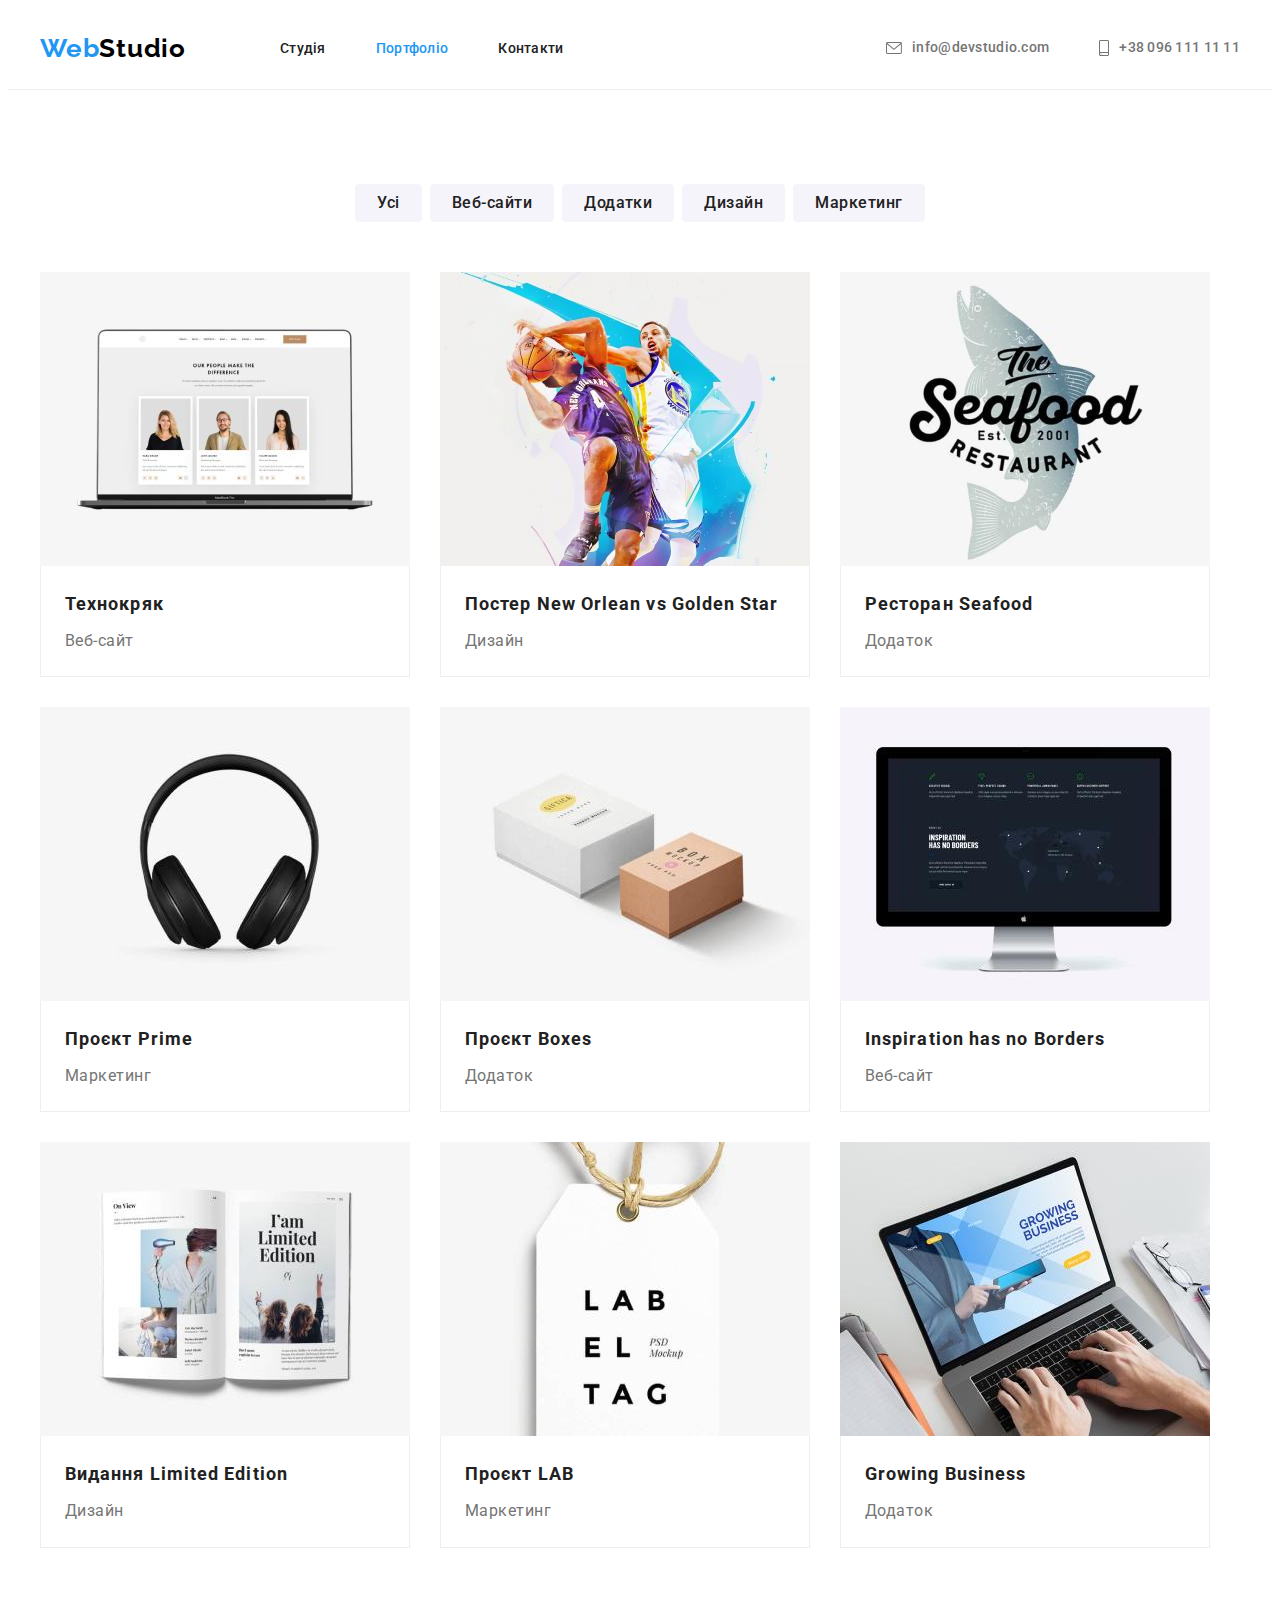
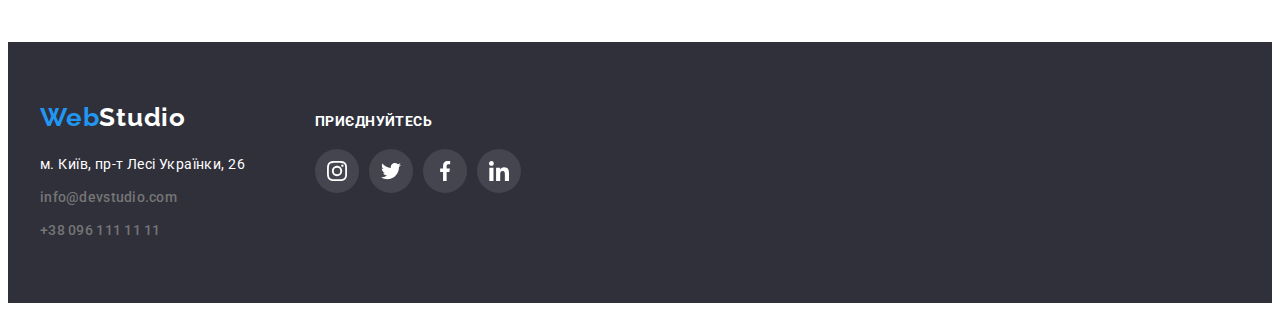
==== portfolio.html @ 8e90090b "copied files from hw4" ====
<!DOCTYPE html>
<html lang="uk">
  <head>
    <meta charset="UTF-8" />
    <meta http-equiv="X-UA-Compatible" content="IE=edge" />
    <meta name="viewport" content="width=device-width, initial-scale=1.0" />
    <title>Студія</title>
    <link rel="preconnect" href="https://fonts.googleapis.com" />
    <link rel="preconnect" href="https://fonts.gstatic.com" crossorigin />
    <link
      href="https://fonts.googleapis.com/css2?family=Raleway:wght@700&family=Roboto:wght@400;500;700;900&display=swap"
      rel="stylesheet"
    />
    <link
      rel="stylesheet"
      href="https://cdnjs.cloudflare.com/ajax/libs/modern-normalize/1.1.0/modern-normalize.min.css"
      integrity="sha512-wpPYUAdjBVSE4KJnH1VR1HeZfpl1ub8YT/NKx4PuQ5NmX2tKuGu6U/JRp5y+Y8XG2tV+wKQpNHVUX03MfMFn9Q=="
      crossorigin="anonymous"
      referrerpolicy="no-referrer"
    />
    <link rel="stylesheet" href="./css/styles.css" />
  </head>
  <body>
    <!-- Header -->
    <header class="header">
      <nav class="container portfolio">
        <!-- Logo -->
        <a href="./index.html" class="logo">
          <span class="logo-header">Web</span>Studio
        </a>
        <ul class="nav-list">
          <li class="item">
            <a href="./index.html" class="list-link">Студія</a>
          </li>
          <li class="item">
            <a href="./portfolio.html" class="list-link current">Портфоліо</a>
          </li>
          <li class="item">
            <a href="./portfolio.html" class="list-link">Контакти</a>
          </li>
        </ul>
        <!-- Contacts -->
        <ul class="contact-list">
          <li class="item">
            <a href="mailto:info@devstudio.com" class="mail">
              <svg class="icon-envelope" width="16" height="12">
                <use href="./img/icons.svg#icon-envelope" />
              </svg>
              info@devstudio.com
            </a>
          </li>
          <li class="item">
            <a href="tel:+380961111111" class="phone">
              <svg class="icon-smartphone" width="10" height="16">
                <use href="./img/icons.svg#icon-smartphone" />
              </svg>
              +38 096 111 11 11
            </a>
          </li>
        </ul>
      </nav>
    </header>
    <!-- Main -->
    <main>
      <section class="gallery section-padding">
        <div class="container">
          <h1 class="visually-hidden">Portfolio gallery</h1>
          <div class="gallery-filter">
            <ul class="gallery-filter-list">
              <li class="item">
                <button type="button" class="filter-btn">Усі</button>
              </li>
              <li class="item">
                <button type="button" class="filter-btn">Веб-сайти</button>
              </li>
              <li class="item">
                <button type="button" class="filter-btn">Додатки</button>
              </li>
              <li class="item">
                <button type="button" class="filter-btn">Дизайн</button>
              </li>
              <li class="item">
                <button type="button" class="filter-btn">Маркетинг</button>
              </li>
            </ul>
          </div>
          <div class="gallery-portfolio">
            <ul class="gallery-portfolio-list">
              <li class="item">
                <a href="#">
                  <img
                    src="img/portfolio-img/techno-page.jpg"
                    alt="laptop"
                    width="370"
                  />
                  <div class="portfolio-descr">
                    <h2>Технокряк</h2>
                    <p>Веб-сайт</p>
                  </div>
                </a>
              </li>
              <li class="item">
                <a href="#">
                  <img
                    src="img/portfolio-img/basketball-poster.jpg"
                    alt="poster"
                    width="370"
                  />
                  <div class="portfolio-descr">
                    <h2>Постер New Orlean vs Golden Star</h2>
                    <p>Дизайн</p>
                  </div>
                </a>
              </li>
              <li class="item">
                <a href="#">
                  <img
                    src="img/portfolio-img/restaurant.jpg"
                    alt="restaurant-menu"
                    width="370"
                  />
                  <div class="portfolio-descr">
                    <h2>Ресторан Seafood</h2>
                    <p>Додаток</p>
                  </div>
                </a>
              </li>
              <li class="item">
                <a href="#">
                  <img
                    src="img/portfolio-img/headphones.jpg"
                    alt="headphones"
                    width="370"
                  />
                  <div class="portfolio-descr">
                    <h2>Проєкт Prime</h2>
                    <p>Маркетинг</p>
                  </div>
                </a>
              </li>
              <li class="item">
                <a href="#">
                  <img
                    src="img/portfolio-img/boxes.jpg"
                    alt="boxes"
                    width="370"
                  />
                  <div class="portfolio-descr">
                    <h2>Проєкт Boxes</h2>
                    <p>Додаток</p>
                  </div>
                </a>
              </li>
              <li class="item">
                <a href="#">
                  <img
                    src="img/portfolio-img/monitor.jpg"
                    alt="monitor"
                    width="370"
                  />
                  <div class="portfolio-descr">
                    <h2>Inspiration has no Borders</h2>
                    <p>Веб-сайт</p>
                  </div>
                </a>
              </li>
              <li class="item">
                <a href="#">
                  <img
                    src="img/portfolio-img/book.jpg"
                    alt="opened-book"
                    width="370"
                  />
                  <div class="portfolio-descr">
                    <h2>Видання Limited Edition</h2>
                    <p>Дизайн</p>
                  </div>
                </a>
              </li>
              <li class="item">
                <a href="#">
                  <img
                    src="img/portfolio-img/labeltag.jpg"
                    alt="labeltag"
                    width="370"
                  />
                  <div class="portfolio-descr">
                    <h2>Проєкт LAB</h2>
                    <p>Маркетинг</p>
                  </div>
                </a>
              </li>
              <li class="item">
                <a href="#">
                  <img
                    src="img/portfolio-img/buisness-page.jpg"
                    alt="opened-laptop"
                    width="370"
                  />
                  <div class="portfolio-descr">
                    <h2>Growing Business</h2>
                    <p>Додаток</p>
                  </div>
                </a>
              </li>
            </ul>
          </div>
        </div>
      </section>
    </main>
    <!-- Footer -->
    <footer class="footer">
      <div class="container footer-flex">
        <div class="adress-flex">
          <a href="./index.html" class="logo">
            <span class="logo-footer">Web</span>Studio
          </a>
          <address class="adress">
            <ul class="footer-list">
              <li class="item">
                <a
                  href="https://goo.gl/maps/CPtrU1FHBa2aNyZL9"
                  target="_blank"
                  rel="noopener noreferrer nofollow"
                  class="google-adress"
                  >м. Київ, пр-т Лесі Українки, 26
                </a>
              </li>
              <li class="item">
                <a href="mailto:info@devstudio.com" class="mail footer-mail">
                  info@devstudio.com
                </a>
              </li>
              <li class="item">
                <a href="tel:+380961111111" class="phone footer-phone"
                  >+38 096 111 11 11</a
                >
              </li>
            </ul>
          </address>
        </div>
        <div class="join-us">
          <h2>приєднуйтесь</h2>
          <ul class="social-links footer-soclinks">
            <li class="item">
              <a
                href="https://www.instagram.com/"
                aria-label="Instagram"
                target="_blank"
                rel="noopener noreferrer nofollow"
              >
                <svg class="icon-instagram" width="20" height="20">
                  <use href="./img/icons.svg#icon-instagram" />
                </svg>
              </a>
            </li>
            <li class="item">
              <a
                href="https://twitter.com/"
                aria-label="Twitter"
                target="_blank"
                rel="noopener noreferrer nofollow"
              >
                <svg class="icon-twitter" width="20" height="20">
                  <use href="./img/icons.svg#icon-twitter" />
                </svg>
              </a>
            </li>
            <li class="item">
              <a
                href="https://facebook.com/"
                aria-label="Facebook"
                target="_blank"
                rel="noopener noreferrer nofollow"
              >
                <svg class="icon-facebook" width="20" height="20">
                  <use href="./img/icons.svg#icon-facebook" />
                </svg>
              </a>
            </li>
            <li class="item">
              <a
                href="https://de.linkedin.com/"
                aria-label="LinkedIn"
                target="_blank"
                rel="noopener noreferrer nofollow"
              >
                <svg class="icon-linkedin" width="20" height="20">
                  <use href="./img/icons.svg#icon-linkedin" />
                </svg>
              </a>
            </li>
          </ul>
        </div>
      </div>
    </footer>
  </body>
</html>
---- css/styles.css ----
:root {
  --primary-text-color: #757575;
  --secondary-text-color: #212121;
  --nav-background-color: #ffffff;
  --dark-background-color: #2f303a;
  --secondary-bg-color: #f5f4fa;
  --accent-color: #2196f3;
  --accent-color-hover: #188ce8;
  --logo-color: #000000;
  --border-param: 1px solid #eeeeee;
  --soc-links-bgc: #afb1b8;
  --footer-bgc-soc: rgba(255, 255, 255, 0.1);
  --customer-link-color: #afb1b8;
}

body {
  color: var(--primary-text-color);
  background-color: var(--nav-background-color);
  font-family: "Roboto", sans-serif;
}

img {
  display: block;
}
/* hidden elements */
.visually-hidden {
  position: absolute;
  white-space: nowrap;
  width: 1px;
  height: 1px;
  overflow: hidden;
  border: 0;
  padding: 0;
  clip: rect(0 0 0 0);
  clip-path: inset(50%);
  margin: -1px;
}
/* studio styles */
.container {
  margin: 0 auto;
  width: 1200px;
  padding-left: 15px;
  padding-right: 15px;
  /* outline: 1px solid red; */
}

/* nav styles */
.header {
  border-bottom: var(--border-param);
}
.header > .container {
  display: flex;
  align-items: center;
}
.nav-list {
  display: flex;
  margin-top: 0;
  margin-left: 94px;
  padding-left: 0;
}
.nav-list > .item:not(:last-child) {
  margin-right: 50px;
}
.logo {
  color: var(--logo-color);

  text-decoration: none;
  font-family: "Raleway";
  font-weight: 700;
  font-size: 26px;
  line-height: 1.2;
  letter-spacing: 0.03em;
}
.logo-header {
  color: var(--accent-color);
}
.nav-list,
.contact-list,
.footer-list {
  list-style: none;
  margin-bottom: 0;
}
.nav-list .list-link {
  color: var(--secondary-text-color);

  font-weight: 500;
  text-decoration: none;
  font-size: 14px;
  line-height: 1.2;
  letter-spacing: 0.02em;

  display: block;
  padding-top: 32px;
  padding-bottom: 32px;
}
.nav-list .list-link.current {
  color: var(--accent-color);
}

.nav-list .list-link:focus,
.nav-list .list-link:hover,
.nav-list .list-link:active {
  color: var(--accent-color);
}
.contact-list {
  display: flex;
  margin-left: auto;
  margin-top: 0;
  padding-left: 0;
}

.contact-list > .item:not(:last-child) {
  margin-right: 50px;
}

.mail,
.phone {
  color: var(--primary-text-color);

  font-weight: 500;
  text-decoration: none;
  font-size: 14px;
  line-height: 1.14;
  letter-spacing: 0.02em;

  display: inline-flex;
  align-items: center;
  padding-top: 32px;
  padding-bottom: 32px;
}

.icon-envelope,
.icon-smartphone {
  margin-right: 10px;
  fill: currentColor;
}
.mail:focus,
.mail:hover,
.phone:focus,
.phone:hover {
  color: var(--accent-color);
}

/* main styles */
.section-padding {
  padding-top: 94px;
  padding-bottom: 94px;
}
/* hero styles */
.hero {
  max-width: 1600px;
  height: 600px;
  background-color: #c4c4c4;
  background-image: linear-gradient(
      to right,
      rgba(47, 48, 58, 0.4),
      rgba(47, 48, 58, 0.4)
    ),
    url("../img/studio-img/hero-img.jpg");
  background-repeat: no-repeat;
  background-position: center;
  margin: 0 auto;
  padding-top: 200px;
  padding-bottom: 200px;
}

.hero > .container {
  text-align: center;
}
.hero-title {
  font-weight: 900;
  font-size: 44px;
  line-height: 1.4;
  letter-spacing: 0.06em;
  text-transform: uppercase;
  max-width: 696px;
  color: var(--nav-background-color);

  margin-top: 0;
  margin-right: auto;
  margin-bottom: 30px;
  margin-left: auto;
}
.hero-btn {
  color: var(--nav-background-color);
  background-color: var(--accent-color);

  font-family: "Roboto";
  font-style: normal;
  font-weight: 700;
  font-size: 16px;
  line-height: 1.88;
  text-align: center;
  letter-spacing: 0.06em;

  cursor: pointer;
  box-shadow: 0px 4px 4px rgba(0, 0, 0, 0.15);
  border-radius: 4px;
  border: 1px transparent;

  padding: 10px 32px;
}
.hero-btn:focus,
.hero-btn:hover {
  background-color: var(--accent-color-hover);
  box-shadow: 0px 4px 4px rgba(0, 0, 0, 0.15);
  border-radius: 4px;
}

/* Advatages styles */
.advantages-list {
  list-style: none;

  display: flex;
  gap: 30px;
  margin-top: 0;
  margin-bottom: 0;
  padding-left: 0;
}
.advantages-list > .item {
  flex-basis: calc((100%-90px) / 4);
}
.advatages-icon {
  background-color: var(--secondary-bg-color);
  border-radius: 4px;

  display: flex;
  justify-content: center;
  align-items: center;
  height: 120px;
  max-width: 270px;
  margin-bottom: 30px;
}

.advantages-list h3 {
  color: var(--secondary-text-color);

  font-weight: 700;
  font-size: 14px;
  line-height: 1.14;
  letter-spacing: 0.03em;
  text-transform: uppercase;

  margin-top: 0;
  margin-bottom: 10px;
}
.advantages-list p {
  font-size: 14px;
  line-height: 1.71;
  letter-spacing: 0.03em;

  margin-top: 0;
  margin-bottom: 0;
}
/* occupation styles */
.occupation {
  padding-bottom: 94px;
}
.occupation .occupation-list {
  list-style: none;

  display: flex;
  gap: 30px;
  margin-top: 0;
  margin-bottom: 0;
  padding-left: 0;
}
.occupation-list > .item {
  flex-basis: calc((100%-60px) / 3);
}

.occupation h2 {
  color: var(--secondary-text-color);

  font-weight: 700;
  font-size: 36px;
  line-height: 1.2;
  text-align: center;
  letter-spacing: 0.03em;

  margin-top: 0;
  margin-bottom: 50px;
}

/* team styles */
.team {
  color: var(--secondary-text-color);
  background-color: var(--secondary-bg-color);
  padding-top: 94px;
  padding-bottom: 94px;
}

.team-list {
  list-style: none;

  display: flex;
  gap: 30px;
  margin-top: 0;
  margin-bottom: 0;
  padding-left: 0;
}

.team-list-item {
  background-color: var(--nav-background-color);
  box-shadow: 0px 1px 3px rgba(0, 0, 0, 0.12), 0px 1px 1px rgba(0, 0, 0, 0.14),
    0px 2px 1px rgba(0, 0, 0, 0.2);
  border-radius: 0px 0px 4px 4px;

  text-align: center;
  flex-basis: calc((100%-90px) / 4);
}

.team h2 {
  font-weight: 700;
  font-size: 36px;
  line-height: 1.2;
  text-align: center;
  letter-spacing: 0.03em;

  margin-top: 0;
  margin-bottom: 50px;
}

.team-list-item img {
  margin-bottom: 30px;
}
.team-list h3 {
  font-weight: 500;
  font-size: 16px;
  line-height: 1.2;
  letter-spacing: 0.03em;

  margin-top: 0;
  margin-bottom: 10px;
}
.team-list p {
  font-size: 16px;
  line-height: 1.2;
  letter-spacing: 0.03em;
  color: var(--primary-text-color);

  margin-top: 0;
  margin-bottom: 16px;
}
.social-links {
  list-style: none;
  display: flex;
  gap: 10px;
  justify-content: center;
  padding-left: 0;
  margin-bottom: 30px;
}

.social-links > .item a {
  display: inline-flex;
  padding: 12px 12px;
  color: var(--soc-links-bgc);
}
.social-links > .item a:hover,
.social-links > .item a:focus {
  border-radius: 50%;
  color: var(--nav-background-color);
  background-color: var(--accent-color);
}
.icon-instagram,
.icon-twitter,
.icon-facebook,
.icon-linkedin {
  fill: currentColor;
}

/* customers styles */
.customers {
  color: var(--secondary-text-color);

  padding-top: 94px;
  padding-bottom: 94px;
}
.customers h2 {
  font-weight: 700;
  font-size: 36px;
  line-height: 1.2;
  text-align: center;
  letter-spacing: 0.03em;

  margin-top: 0;
  margin-bottom: 50px;
}
.customers-list {
  list-style: none;

  display: flex;
  padding-left: 0;
  margin-bottom: 0;
  margin-top: 0;
  gap: 30px;
  justify-content: center;
}
.customers-list > .item a {
  color: var(--customer-link-color);

  display: inline-flex;
  padding: 16px 32px;
  border: 1px solid #afb1b8;
  border-radius: 4px;
}
.customers-list > .item a:hover,
.customers-list > .item a:focus {
  color: var(--accent-color);
  border: 1px solid var(--accent-color);
}
.icon-company1,
.icon-company2,
.icon-company3,
.icon-company4,
.icon-company5,
.icon-company6 {
  fill: currentColor;
}
/* footer styles */
.footer {
  background-color: var(--dark-background-color);
  padding-top: 60px;
  padding-bottom: 60px;
}
.footer-flex {
  display: flex;
  align-items: baseline;
}
.footer .logo {
  color: var(--nav-background-color);

  display: inline-block;
  margin-bottom: 20px;
}
.logo-footer {
  color: var(--accent-color);
}
.adress {
  font-family: "Roboto";
  font-style: normal;
  font-size: 14px;
  line-height: 1.71;
  letter-spacing: 0.03em;
  color: var(--nav-background-color);

  margin-top: 0;
}

.footer-list {
  margin-top: 0;
  padding-left: 0;
}

.footer-list > .item:not(:last-child) {
  margin-bottom: 9px;
}

.footer-mail,
.footer-phone {
  padding: 0;
}
.footer-list .google-adress {
  font-family: "Roboto";
  font-style: normal;
  font-weight: 400;
  font-size: 14px;
  line-height: 1.71;
  letter-spacing: 0.03em;
  text-decoration: none;

  color: var(--nav-background-color);
}
.google-adress:focus,
.google-adress:hover {
  color: var(--accent-color);
}

.join-us {
  max-width: 206px;
  margin-left: 70px;
}
.join-us h2 {
  font-weight: 700;
  font-size: 14px;
  line-height: calc(16px / 14px);
  letter-spacing: 0.03em;
  text-transform: uppercase;

  color: var(--nav-background-color);

  margin-top: 0;
  margin-bottom: 20px;
}
.footer-soclinks {
  margin-top: 0;
  margin-bottom: 0;
}
.footer-soclinks a {
  background-color: var(--footer-bgc-soc);
  border-radius: 50%;
}
.footer-soclinks .icon-instagram,
.footer-soclinks .icon-twitter,
.footer-soclinks .icon-facebook,
.footer-soclinks .icon-linkedin {
  fill: var(--nav-background-color);
}
/* portfolio styles */
.gallery-filter-list {
  list-style: none;

  display: flex;
  justify-content: center;
  margin-top: 0;
  margin-bottom: 50px;
  padding-left: 0;
}

.gallery-filter-list > .item + .item {
  margin-left: 8px;
}
.gallery-filter button {
  color: var(--secondary-text-color);
  background-color: var(--secondary-bg-color);

  font-family: "Roboto";
  font-weight: 500;
  font-size: 16px;
  line-height: 1.62;
  text-align: center;
  letter-spacing: 0.03em;
  cursor: pointer;
  border-radius: 4px;
  border: 1px transparent;

  padding: 6px 22px;
}
.gallery-filter button:focus,
.gallery-filter button:hover,
.gallery-filter button:active {
  background-color: var(--accent-color);
  color: var(--nav-background-color);
  box-shadow: 0px 3px 1px rgba(0, 0, 0, 0.1), 0px 1px 2px rgba(0, 0, 0, 0.08),
    0px 2px 2px rgba(0, 0, 0, 0.12);
}
.gallery-portfolio-list {
  list-style: none;
  background-color: var(--nav-background-color);

  display: flex;
  flex-wrap: wrap;
  /* justify-content: space-between; */
  gap: 30px;
  padding-left: 0;
  margin-top: 0;
  margin-bottom: 0;
}
.gallery-portfolio-list > .item {
  flex-basis: calc((100%-60px) / 3);
  max-width: 370px;
}
.gallery-portfolio-list > .item a {
  display: inline-block;
  text-decoration: none;
}
.gallery-portfolio-list > .item a:hover,
.gallery-portfolio-list > .item a:focus {
  box-shadow: 0px 1px 1px rgba(0, 0, 0, 0.12), 0px 4px 4px rgba(0, 0, 0, 0.06),
    1px 4px 6px rgba(0, 0, 0, 0.16);
}
.portfolio-descr {
  border-bottom: var(--border-param);
  border-left: var(--border-param);
  border-right: var(--border-param);

  padding: 20px 24px;
  margin-top: 0;
  margin-bottom: 0;
}

.gallery-portfolio-list h2 {
  color: var(--secondary-text-color);

  font-weight: 700;
  font-size: 18px;
  line-height: 2;
  letter-spacing: 0.06em;

  margin-top: 0;
  margin-bottom: 4px;
}
.gallery-portfolio-list p {
  color: var(--primary-text-color);

  font-size: 16px;
  line-height: 1.9;
  letter-spacing: 0.03em;

  margin-top: 0;
  margin-bottom: 0;
}
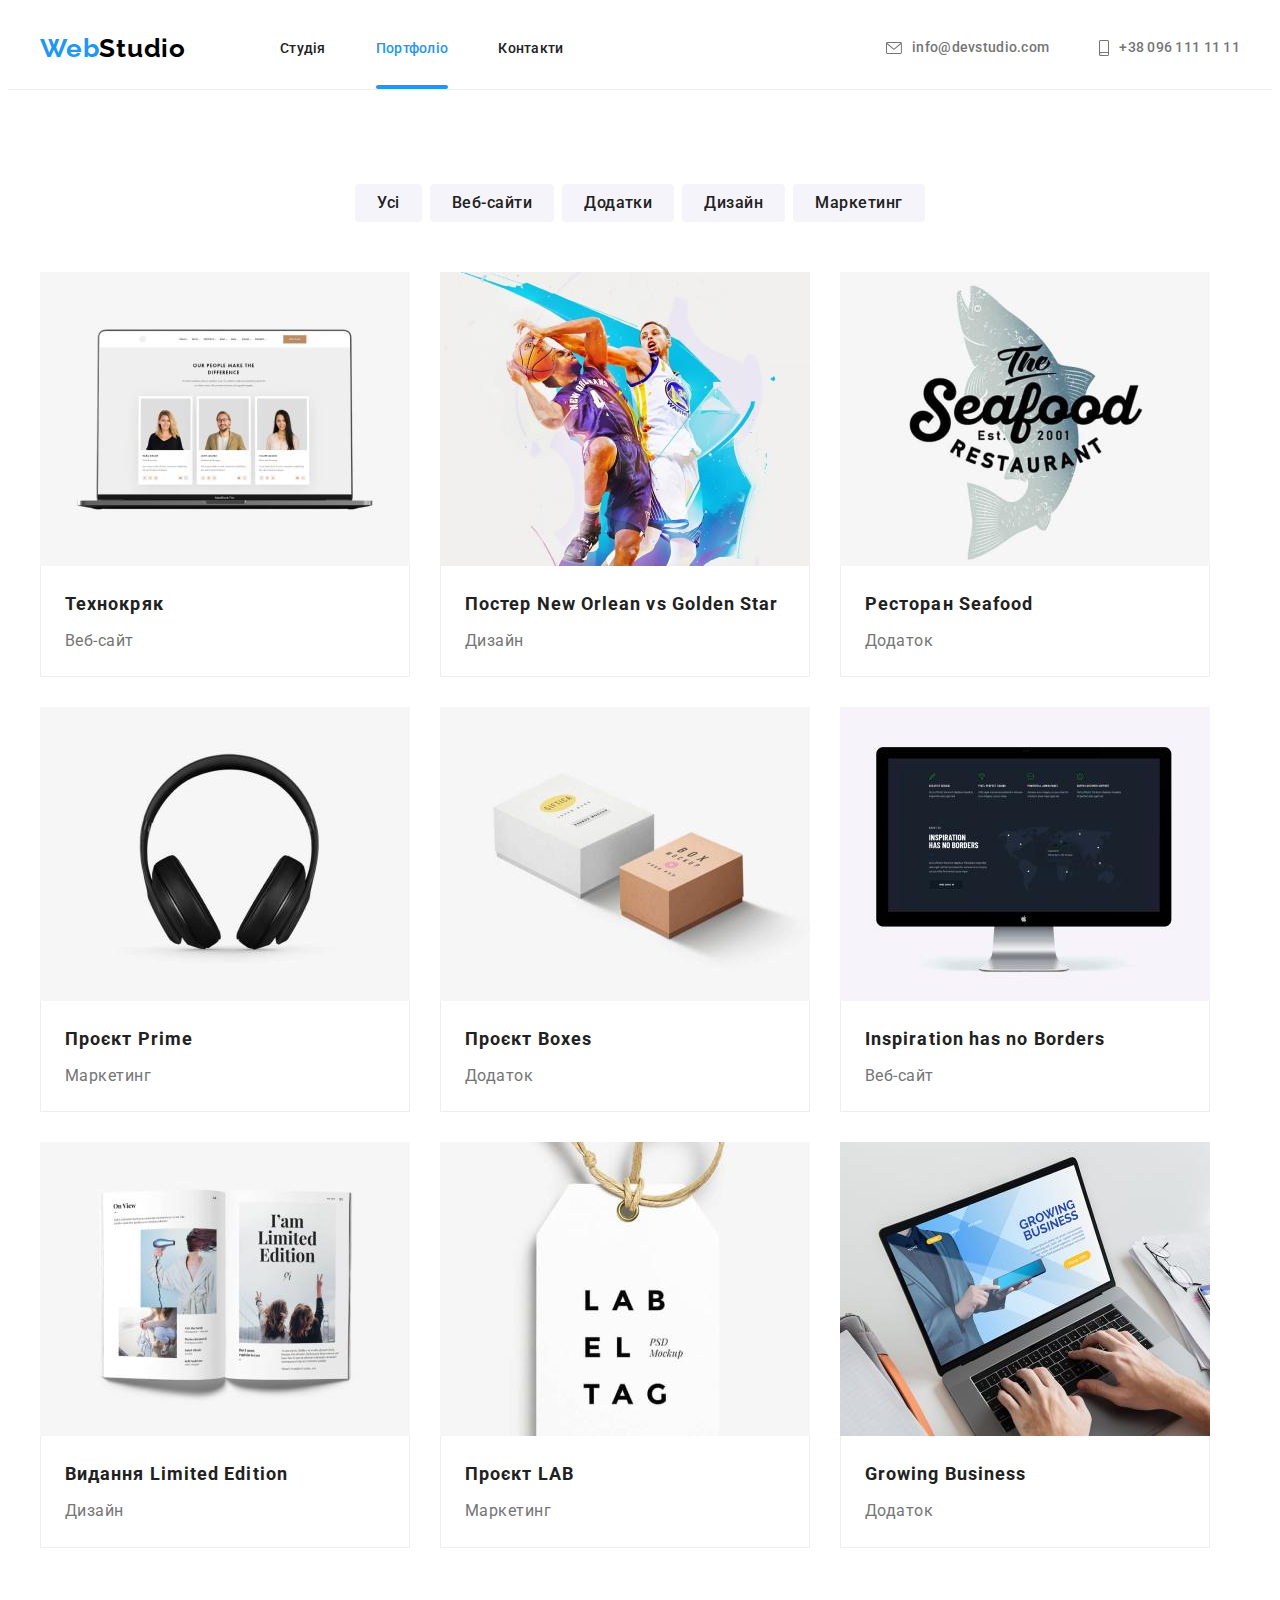
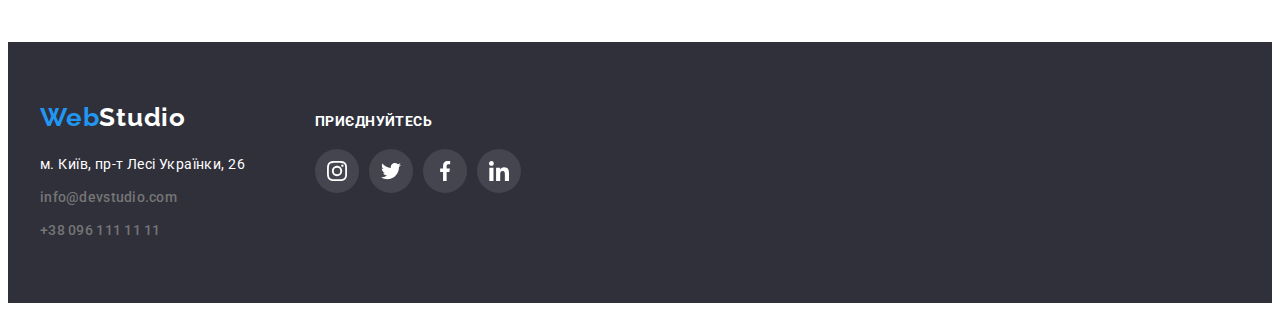
==== commit abf66ed9: "css and html update" ====
--- a/portfolio.html
+++ b/portfolio.html
@@ -88,11 +88,19 @@
             <ul class="gallery-portfolio-list">
               <li class="item">
                 <a href="#">
-                  <img
-                    src="img/portfolio-img/techno-page.jpg"
-                    alt="laptop"
-                    width="370"
-                  />
+                  <div class="portfolio-thumb">
+                    <img
+                      src="img/portfolio-img/techno-page.jpg"
+                      alt="laptop"
+                      width="370"
+                    />
+                    <div class="portfolio-overlay">
+                      Ресурс пропонує комплексні пропозиції з різним рівнем
+                      функціоналу та сервісів. Все це дозволить відвідувачу
+                      отримати вичерпні відомості про компанію чи приватну
+                      особу.
+                    </div>
+                  </div>
                   <div class="portfolio-descr">
                     <h2>Технокряк</h2>
                     <p>Веб-сайт</p>
@@ -101,11 +109,20 @@
               </li>
               <li class="item">
                 <a href="#">
-                  <img
-                    src="img/portfolio-img/basketball-poster.jpg"
-                    alt="poster"
-                    width="370"
-                  />
+                  <div class="portfolio-thumb">
+                    <img
+                      src="img/portfolio-img/basketball-poster.jpg"
+                      alt="poster"
+                      width="370"
+                    />
+                    <div class="portfolio-overlay">
+                      Ресурс пропонує комплексні пропозиції з різним рівнем
+                      функціоналу та сервісів. Все це дозволить відвідувачу
+                      отримати вичерпні відомості про компанію чи приватну
+                      особу.
+                    </div>
+                  </div>
+
                   <div class="portfolio-descr">
                     <h2>Постер New Orlean vs Golden Star</h2>
                     <p>Дизайн</p>
@@ -114,11 +131,20 @@
               </li>
               <li class="item">
                 <a href="#">
-                  <img
-                    src="img/portfolio-img/restaurant.jpg"
-                    alt="restaurant-menu"
-                    width="370"
-                  />
+                  <div class="portfolio-thumb">
+                    <img
+                      src="img/portfolio-img/restaurant.jpg"
+                      alt="restaurant-menu"
+                      width="370"
+                    />
+                    <div class="portfolio-overlay">
+                      Ресурс пропонує комплексні пропозиції з різним рівнем
+                      функціоналу та сервісів. Все це дозволить відвідувачу
+                      отримати вичерпні відомості про компанію чи приватну
+                      особу.
+                    </div>
+                  </div>
+
                   <div class="portfolio-descr">
                     <h2>Ресторан Seafood</h2>
                     <p>Додаток</p>
@@ -127,11 +153,20 @@
               </li>
               <li class="item">
                 <a href="#">
-                  <img
-                    src="img/portfolio-img/headphones.jpg"
-                    alt="headphones"
-                    width="370"
-                  />
+                  <div class="portfolio-thumb">
+                    <img
+                      src="img/portfolio-img/headphones.jpg"
+                      alt="headphones"
+                      width="370"
+                    />
+                    <div class="portfolio-overlay">
+                      Ресурс пропонує комплексні пропозиції з різним рівнем
+                      функціоналу та сервісів. Все це дозволить відвідувачу
+                      отримати вичерпні відомості про компанію чи приватну
+                      особу.
+                    </div>
+                  </div>
+
                   <div class="portfolio-descr">
                     <h2>Проєкт Prime</h2>
                     <p>Маркетинг</p>
@@ -140,11 +175,20 @@
               </li>
               <li class="item">
                 <a href="#">
-                  <img
-                    src="img/portfolio-img/boxes.jpg"
-                    alt="boxes"
-                    width="370"
-                  />
+                  <div class="portfolio-thumb">
+                    <img
+                      src="img/portfolio-img/boxes.jpg"
+                      alt="boxes"
+                      width="370"
+                    />
+                    <div class="portfolio-overlay">
+                      Ресурс пропонує комплексні пропозиції з різним рівнем
+                      функціоналу та сервісів. Все це дозволить відвідувачу
+                      отримати вичерпні відомості про компанію чи приватну
+                      особу.
+                    </div>
+                  </div>
+
                   <div class="portfolio-descr">
                     <h2>Проєкт Boxes</h2>
                     <p>Додаток</p>
@@ -153,11 +197,20 @@
               </li>
               <li class="item">
                 <a href="#">
-                  <img
-                    src="img/portfolio-img/monitor.jpg"
-                    alt="monitor"
-                    width="370"
-                  />
+                  <div class="portfolio-thumb">
+                    <img
+                      src="img/portfolio-img/monitor.jpg"
+                      alt="monitor"
+                      width="370"
+                    />
+                    <div class="portfolio-overlay">
+                      Ресурс пропонує комплексні пропозиції з різним рівнем
+                      функціоналу та сервісів. Все це дозволить відвідувачу
+                      отримати вичерпні відомості про компанію чи приватну
+                      особу.
+                    </div>
+                  </div>
+
                   <div class="portfolio-descr">
                     <h2>Inspiration has no Borders</h2>
                     <p>Веб-сайт</p>
@@ -166,11 +219,20 @@
               </li>
               <li class="item">
                 <a href="#">
-                  <img
-                    src="img/portfolio-img/book.jpg"
-                    alt="opened-book"
-                    width="370"
-                  />
+                  <div class="portfolio-thumb">
+                    <img
+                      src="img/portfolio-img/book.jpg"
+                      alt="opened-book"
+                      width="370"
+                    />
+                    <div class="portfolio-overlay">
+                      Ресурс пропонує комплексні пропозиції з різним рівнем
+                      функціоналу та сервісів. Все це дозволить відвідувачу
+                      отримати вичерпні відомості про компанію чи приватну
+                      особу.
+                    </div>
+                  </div>
+
                   <div class="portfolio-descr">
                     <h2>Видання Limited Edition</h2>
                     <p>Дизайн</p>
@@ -179,11 +241,19 @@
               </li>
               <li class="item">
                 <a href="#">
-                  <img
-                    src="img/portfolio-img/labeltag.jpg"
-                    alt="labeltag"
-                    width="370"
-                  />
+                  <div class="portfolio-thumb">
+                    <img
+                      src="img/portfolio-img/labeltag.jpg"
+                      alt="labeltag"
+                      width="370"
+                    />
+                    <div class="portfolio-overlay">
+                      Ресурс пропонує комплексні пропозиції з різним рівнем
+                      функціоналу та сервісів. Все це дозволить відвідувачу
+                      отримати вичерпні відомості про компанію чи приватну
+                      особу.
+                    </div>
+                  </div>
                   <div class="portfolio-descr">
                     <h2>Проєкт LAB</h2>
                     <p>Маркетинг</p>
@@ -192,11 +262,19 @@
               </li>
               <li class="item">
                 <a href="#">
-                  <img
-                    src="img/portfolio-img/buisness-page.jpg"
-                    alt="opened-laptop"
-                    width="370"
-                  />
+                  <div class="portfolio-thumb">
+                    <img
+                      src="img/portfolio-img/buisness-page.jpg"
+                      alt="opened-laptop"
+                      width="370"
+                    />
+                    <div class="portfolio-overlay">
+                      Ресурс пропонує комплексні пропозиції з різним рівнем
+                      функціоналу та сервісів. Все це дозволить відвідувачу
+                      отримати вичерпні відомості про компанію чи приватну
+                      особу.
+                    </div>
+                  </div>
                   <div class="portfolio-descr">
                     <h2>Growing Business</h2>
                     <p>Додаток</p>
--- a/css/styles.css
+++ b/css/styles.css
@@ -11,6 +11,8 @@
   --soc-links-bgc: #afb1b8;
   --footer-bgc-soc: rgba(255, 255, 255, 0.1);
   --customer-link-color: #afb1b8;
+  --hover-time-func: cubic-bezier(0.4, 0, 0.2, 1);
+  --bgc-overlay: rgba(33, 150, 243, 0.9);
 }
 
 body {
@@ -81,20 +83,19 @@
   margin-bottom: 0;
 }
 .nav-list .list-link {
-  color: var(--secondary-text-color);
-
-  font-weight: 500;
-  text-decoration: none;
-  font-size: 14px;
-  line-height: 1.2;
-  letter-spacing: 0.02em;
-
+  position: relative;
   display: block;
   padding-top: 32px;
   padding-bottom: 32px;
-}
-.nav-list .list-link.current {
-  color: var(--accent-color);
+
+  color: var(--secondary-text-color);
+  font-weight: 500;
+  text-decoration: none;
+  font-size: 14px;
+  line-height: 1.2;
+  letter-spacing: 0.02em;
+
+  transition: color 250ms var(--hover-time-func);
 }
 
 .nav-list .list-link:focus,
@@ -102,6 +103,23 @@
 .nav-list .list-link:active {
   color: var(--accent-color);
 }
+
+.nav-list .list-link.current {
+  color: var(--accent-color);
+}
+
+.nav-list .list-link.current::after {
+  content: "";
+  position: absolute;
+  display: block;
+  left: 0;
+  bottom: 0;
+  width: 100%;
+  height: 4px;
+  border-radius: 4px;
+  background-color: var(--accent-color);
+}
+
 .contact-list {
   display: flex;
   margin-left: auto;
@@ -115,18 +133,19 @@
 
 .mail,
 .phone {
-  color: var(--primary-text-color);
-
-  font-weight: 500;
-  text-decoration: none;
-  font-size: 14px;
-  line-height: 1.14;
-  letter-spacing: 0.02em;
-
   display: inline-flex;
   align-items: center;
   padding-top: 32px;
   padding-bottom: 32px;
+
+  font-weight: 500;
+  text-decoration: none;
+  font-size: 14px;
+  line-height: 1.14;
+  letter-spacing: 0.02em;
+  color: var(--primary-text-color);
+
+  transition: color 250ms var(--hover-time-func);
 }
 
 .icon-envelope,
@@ -182,8 +201,7 @@
   margin-left: auto;
 }
 .hero-btn {
-  color: var(--nav-background-color);
-  background-color: var(--accent-color);
+  padding: 10px 32px;
 
   font-family: "Roboto";
   font-style: normal;
@@ -192,19 +210,20 @@
   line-height: 1.88;
   text-align: center;
   letter-spacing: 0.06em;
-
   cursor: pointer;
   box-shadow: 0px 4px 4px rgba(0, 0, 0, 0.15);
   border-radius: 4px;
   border: 1px transparent;
-
-  padding: 10px 32px;
+  color: var(--nav-background-color);
+  background-color: var(--accent-color);
+
+  transition: background-color 250ms var(--hover-time-func),
+    box-shadow 250ms var(--hover-time-func);
 }
 .hero-btn:focus,
 .hero-btn:hover {
   background-color: var(--accent-color-hover);
   box-shadow: 0px 4px 4px rgba(0, 0, 0, 0.15);
-  border-radius: 4px;
 }
 
 /* Advatages styles */
@@ -282,6 +301,30 @@
   margin-bottom: 50px;
 }
 
+.occupation-thumb {
+  position: relative;
+}
+.occup-descr {
+  position: absolute;
+  left: 0;
+  bottom: 0;
+  width: 100%;
+
+  background: rgba(47, 48, 58, 0.8);
+}
+.occup-descr p {
+  padding-top: 27px;
+  padding-bottom: 27px;
+  margin: 0;
+
+  font-weight: 700;
+  font-size: 14px;
+  line-height: 1.14;
+  text-align: center;
+  letter-spacing: 0.03em;
+  text-transform: uppercase;
+  color: var(--nav-background-color);
+}
 /* team styles */
 .team {
   color: var(--secondary-text-color);
@@ -355,10 +398,13 @@
   display: inline-flex;
   padding: 12px 12px;
   color: var(--soc-links-bgc);
+  border-radius: 50%;
+
+  transition: color 250ms var(--hover-time-func),
+    background-color 250ms var(--hover-time-func);
 }
 .social-links > .item a:hover,
 .social-links > .item a:focus {
-  border-radius: 50%;
   color: var(--nav-background-color);
   background-color: var(--accent-color);
 }
@@ -397,12 +443,14 @@
   justify-content: center;
 }
 .customers-list > .item a {
-  color: var(--customer-link-color);
-
   display: inline-flex;
   padding: 16px 32px;
   border: 1px solid #afb1b8;
   border-radius: 4px;
+  color: var(--customer-link-color);
+
+  transition: color 250ms var(--hover-time-func),
+    border 250ms var(--hover-time-func);
 }
 .customers-list > .item a:hover,
 .customers-list > .item a:focus {
@@ -470,6 +518,8 @@
   text-decoration: none;
 
   color: var(--nav-background-color);
+
+  transition: color 250ms var(--hover-time-func);
 }
 .google-adress:focus,
 .google-adress:hover {
@@ -535,6 +585,10 @@
   border: 1px transparent;
 
   padding: 6px 22px;
+
+  transition: color 250ms var(--hover-time-func),
+    background-color 250ms var(--hover-time-func),
+    box-shadow 250ms var(--hover-time-func);
 }
 .gallery-filter button:focus,
 .gallery-filter button:hover,
@@ -544,13 +598,13 @@
   box-shadow: 0px 3px 1px rgba(0, 0, 0, 0.1), 0px 1px 2px rgba(0, 0, 0, 0.08),
     0px 2px 2px rgba(0, 0, 0, 0.12);
 }
+/* PORTFOLIO LIST STYLES */
 .gallery-portfolio-list {
   list-style: none;
   background-color: var(--nav-background-color);
 
   display: flex;
   flex-wrap: wrap;
-  /* justify-content: space-between; */
   gap: 30px;
   padding-left: 0;
   margin-top: 0;
@@ -563,12 +617,45 @@
 .gallery-portfolio-list > .item a {
   display: inline-block;
   text-decoration: none;
+
+  transition: box-shadow 250ms var(--hover-time-func),
+    transform 250ms var(--hover-time-func);
 }
 .gallery-portfolio-list > .item a:hover,
 .gallery-portfolio-list > .item a:focus {
   box-shadow: 0px 1px 1px rgba(0, 0, 0, 0.12), 0px 4px 4px rgba(0, 0, 0, 0.06),
     1px 4px 6px rgba(0, 0, 0, 0.16);
 }
+
+.portfolio-thumb {
+  position: relative;
+  overflow: hidden;
+}
+.portfolio-overlay {
+  position: absolute;
+  left: 0;
+  top: 0;
+  width: 100%;
+  height: 100%;
+  padding: 63px 24px;
+  transform: translateY(100%);
+
+  font-family: "Roboto";
+
+  font-weight: 400;
+  font-size: 18px;
+  line-height: 1.56;
+  letter-spacing: 0.03em;
+  color: var(--nav-background-color);
+  background-color: var(--bgc-overlay);
+
+  transition: transform 250ms var(--hover-time-func);
+}
+.gallery-portfolio-list > .item a:hover .portfolio-overlay,
+.gallery-portfolio-list > .item a:focus .portfolio-overlay {
+  transform: translateY(0);
+}
+
 .portfolio-descr {
   border-bottom: var(--border-param);
   border-left: var(--border-param);
